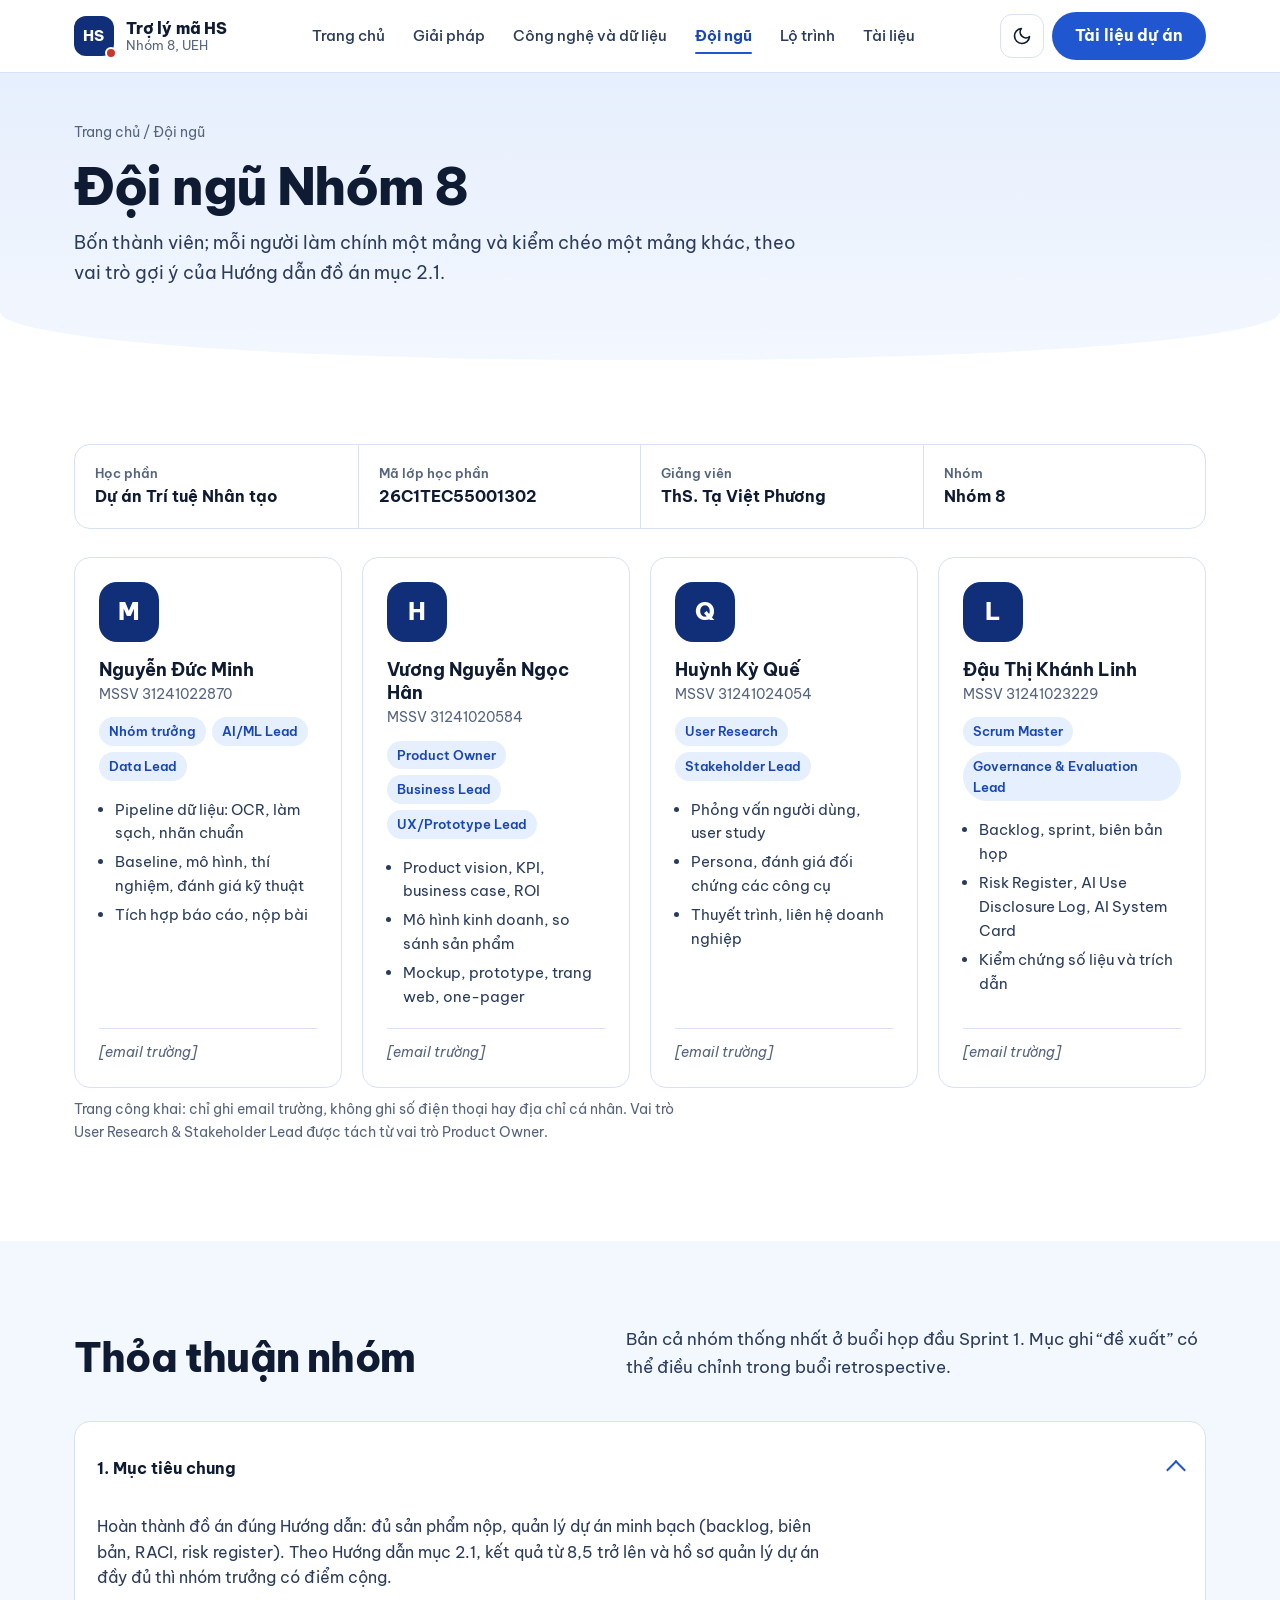
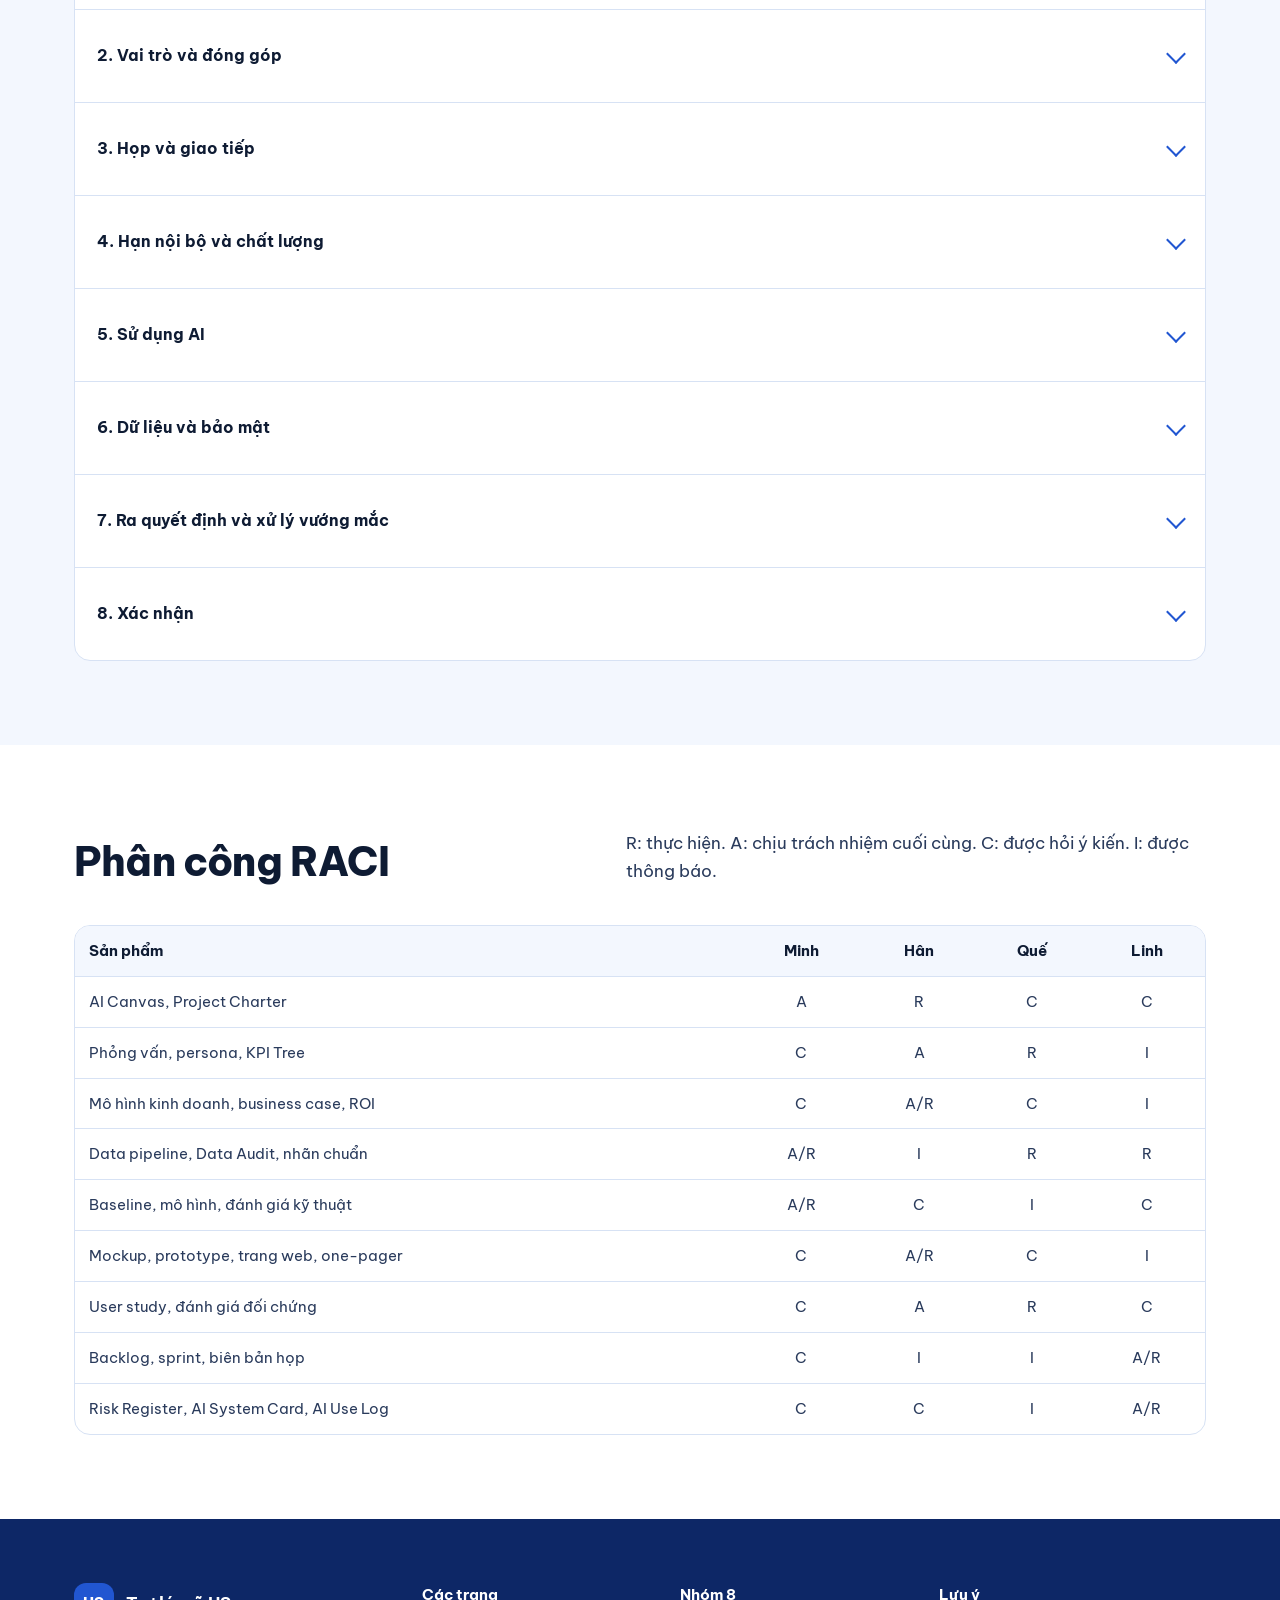
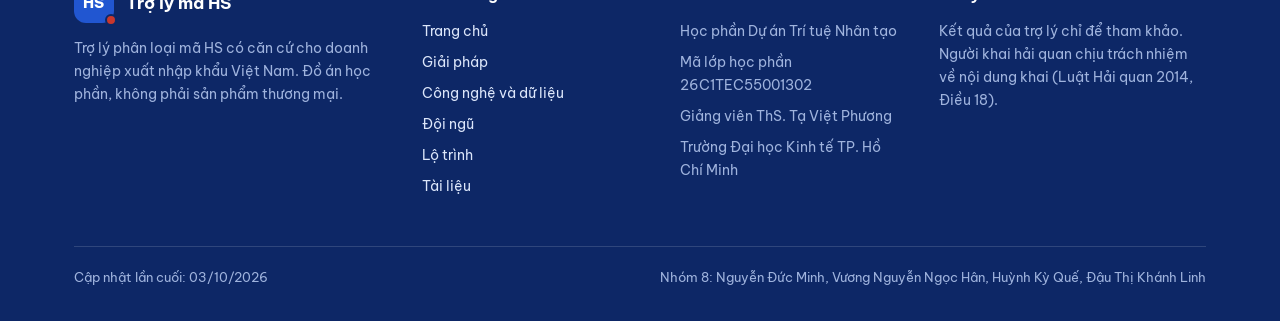
==== docs/doi-ngu.html @ 50528af8 "Update GitHub Pages website" ====
<!doctype html>
<html lang="vi">
<head>
<meta charset="utf-8">
<meta name="viewport" content="width=device-width, initial-scale=1, viewport-fit=cover">
<title>Đội ngũ Nhóm 8 – Trợ lý mã HS</title>
<meta name="description" content="Trợ lý phân loại mã HS có căn cứ cho doanh nghiệp xuất nhập khẩu Việt Nam. Đồ án học phần Dự án Trí tuệ Nhân tạo, Nhóm 8, UEH.">
<link rel="icon" href="data:image/svg+xml,%3Csvg xmlns='http://www.w3.org/2000/svg' viewBox='0 0 64 64'%3E%3Crect width='64' height='64' rx='16' fill='%23102F78'/%3E%3Ctext x='32' y='42' font-size='26' text-anchor='middle' fill='white' font-family='Arial' font-weight='700'%3EHS%3C/text%3E%3C/svg%3E">
<link rel="preconnect" href="https://fonts.googleapis.com">
<link rel="preconnect" href="https://fonts.gstatic.com" crossorigin>
<link href="https://fonts.googleapis.com/css2?family=Be+Vietnam+Pro:wght@400;500;600;700;800&display=swap" rel="stylesheet">
<link rel="stylesheet" href="assets/style.css">
</head>
<body>
<a class="skip" href="#noi-dung">Bỏ qua thanh điều hướng</a>
<header class="site-header"><div class="container nav-row">
 <a class="brand" href="index.html" aria-label="Trợ lý mã HS, về trang chủ"><span class="brand-mark" aria-hidden="true">HS</span><span class="brand-text"><b>Trợ lý mã HS</b><span>Nhóm 8, UEH</span></span></a>
 <nav class="main-nav" id="main-nav" aria-label="Các trang"><ul><li><a href="index.html" data-route="home">Trang chủ</a></li><li><a href="giai-phap.html" data-route="giai-phap">Giải pháp</a></li><li><a href="cong-nghe.html" data-route="cong-nghe">Công nghệ và dữ liệu</a></li><li><a href="doi-ngu.html" data-route="doi-ngu" aria-current=page>Đội ngũ</a></li><li><a href="lo-trinh.html" data-route="lo-trinh">Lộ trình</a></li><li><a href="tai-lieu.html" data-route="tai-lieu">Tài liệu</a></li></ul></nav>
 <div class="header-actions">
  <button class="icon-btn" id="theme-btn" type="button" aria-label="Đổi giao diện sáng hoặc tối"><svg width="20" height="20" viewBox="0 0 24 24" fill="none" stroke="currentColor" stroke-width="2" stroke-linecap="round" stroke-linejoin="round" aria-hidden="true"><path d="M21 12.8A9 9 0 1 1 11.2 3a7 7 0 0 0 9.8 9.8z"/></svg></button>
  <a class="btn btn-primary" href="tai-lieu.html">Tài liệu dự án</a>
  <button class="icon-btn menu-btn" id="menu-btn" type="button" aria-label="Mở menu" aria-expanded="false" aria-controls="main-nav"><svg width="22" height="22" viewBox="0 0 24 24" fill="none" stroke="currentColor" stroke-width="2" stroke-linecap="round" aria-hidden="true"><path d="M4 7h16M4 12h16M4 17h16"/></svg></button>
 </div>
</div></header>
<main id="noi-dung"><section class="page-hero"><div class="container">
<nav class="crumbs" aria-label="Vị trí trang"><a href="index.html">Trang chủ</a> / <span aria-current="page">Đội ngũ</span></nav>
<h1>Đội ngũ Nhóm 8</h1><p>Bốn thành viên; mỗi người làm chính một mảng và kiểm chéo một mảng khác, theo vai trò gợi ý của Hướng dẫn đồ án mục 2.1.</p></div></section>
<section class="section"><div class="container">
 <div class="course"><div><small>Học phần</small><b>Dự án Trí tuệ Nhân tạo</b></div><div><small>Mã lớp học phần</small><b>26C1TEC55001302</b></div><div><small>Giảng viên</small><b>ThS. Tạ Việt Phương</b></div><div><small>Nhóm</small><b>Nhóm 8</b></div></div>
 <div class="team"><article class="member"><div class="avatar" aria-hidden="true">M</div><h3>Nguyễn Đức Minh</h3><div class="id">MSSV 31241022870</div>
<div class="roles"><span>Nhóm trưởng</span><span>AI/ML Lead</span><span>Data Lead</span></div><ul><li>Pipeline dữ liệu: OCR, làm sạch, nhãn chuẩn</li><li>Baseline, mô hình, thí nghiệm, đánh giá kỹ thuật</li><li>Tích hợp báo cáo, nộp bài</li></ul>
<div class="contact"><span class="ph">[email trường]</span></div></article><article class="member"><div class="avatar" aria-hidden="true">H</div><h3>Vương Nguyễn Ngọc Hân</h3><div class="id">MSSV 31241020584</div>
<div class="roles"><span>Product Owner</span><span>Business Lead</span><span>UX/Prototype Lead</span></div><ul><li>Product vision, KPI, business case, ROI</li><li>Mô hình kinh doanh, so sánh sản phẩm</li><li>Mockup, prototype, trang web, one-pager</li></ul>
<div class="contact"><span class="ph">[email trường]</span></div></article><article class="member"><div class="avatar" aria-hidden="true">Q</div><h3>Huỳnh Kỳ Quế</h3><div class="id">MSSV 31241024054</div>
<div class="roles"><span>User Research</span><span>Stakeholder Lead</span></div><ul><li>Phỏng vấn người dùng, user study</li><li>Persona, đánh giá đối chứng các công cụ</li><li>Thuyết trình, liên hệ doanh nghiệp</li></ul>
<div class="contact"><span class="ph">[email trường]</span></div></article><article class="member"><div class="avatar" aria-hidden="true">L</div><h3>Đậu Thị Khánh Linh</h3><div class="id">MSSV 31241023229</div>
<div class="roles"><span>Scrum Master</span><span>Governance & Evaluation Lead</span></div><ul><li>Backlog, sprint, biên bản họp</li><li>Risk Register, AI Use Disclosure Log, AI System Card</li><li>Kiểm chứng số liệu và trích dẫn</li></ul>
<div class="contact"><span class="ph">[email trường]</span></div></article></div>
 <p class="table-note">Trang công khai: chỉ ghi email trường, không ghi số điện thoại hay địa chỉ cá nhân. Vai trò User Research & Stakeholder Lead được tách từ vai trò Product Owner.</p>
</div></section>

<section class="section tint"><div class="container">
 <div class="sec-head"><h2>Thỏa thuận nhóm</h2><p>Bản cả nhóm thống nhất ở buổi họp đầu Sprint 1. Mục ghi “đề xuất” có thể điều chỉnh trong buổi retrospective.</p></div>
 <div class="acc"><details open><summary>1. Mục tiêu chung</summary><div class="acc-body"><p>Hoàn thành đồ án đúng Hướng dẫn: đủ sản phẩm nộp, quản lý dự án minh bạch (backlog, biên bản, RACI, risk register). Theo Hướng dẫn mục 2.1, kết quả từ 8,5 trở lên và hồ sơ quản lý dự án đầy đủ thì nhóm trưởng có điểm cộng.</p></div></details><details><summary>2. Vai trò và đóng góp</summary><div class="acc-body"><p>Mỗi phần có một người làm chính và một người kiểm chéo; không chia mỗi người một chương (Hướng dẫn mục 2.1). Cuối mỗi sprint tự đánh giá và đánh giá chéo mức đóng góp.</p></div></details><details><summary>3. Họp và giao tiếp</summary><div class="acc-body"><p>Họp định kỳ: [thứ, giờ, hình thức]. Mỗi sprint có planning, review và retrospective (Hướng dẫn mục 4.2). Biên bản đăng trong 24 giờ. Kênh chính: [Zalo/Messenger/Teams]; phản hồi tin nhắn công việc trong 24 giờ (đề xuất).</p></div></details><details><summary>4. Hạn nội bộ và chất lượng</summary><div class="acc-body"><p>Nộp phần việc trước hạn chung 2 ngày để kiểm chéo (đề xuất). Mọi số liệu có nguồn; giả định ghi rõ là giả định.</p></div></details><details><summary>5. Sử dụng AI</summary><div class="acc-body"><p>Được dùng công cụ AI nhưng phải ghi vào AI Use Disclosure Log: công cụ, mục đích, prompt chính, kết quả, cách kiểm chứng, phần đã chỉnh sửa (Hướng dẫn mục 9.2). Không dùng AI tạo toàn bộ báo cáo mà không kiểm chứng.</p></div></details><details><summary>6. Dữ liệu và bảo mật</summary><div class="acc-body"><p>Không đưa PDF gốc có tên doanh nghiệp, mã số thuế, chữ ký lên repository công khai; chỉ dùng phần đã ẩn danh. Thông tin phỏng vấn chỉ dùng cho đồ án và có phiếu đồng ý.</p></div></details><details><summary>7. Ra quyết định và xử lý vướng mắc</summary><div class="acc-body"><p>Ưu tiên đồng thuận; không đạt thì biểu quyết đa số; khi hòa, nhóm trưởng quyết định và ghi lý do vào biên bản. Trễ việc hoặc vắng họp không báo: nhắc nhở, trao đổi trong họp, ghi vào đánh giá đóng góp, báo giảng viên nếu lặp lại (đề xuất).</p></div></details><details><summary>8. Xác nhận</summary><div class="acc-body"><div class="table-wrap "><table><thead><tr><th>Thành viên</th><th>MSSV</th><th>Vai trò</th><th>Xác nhận</th><th>Ngày</th></tr></thead><tbody><tr><td>Nguyễn Đức Minh</td><td>31241022870</td><td>Nhóm trưởng; AI/ML Lead; Data Lead</td><td><span class="ph">[ký hoặc xác nhận online]</span></td><td><span class="ph">[ngày]</span></td></tr><tr><td>Vương Nguyễn Ngọc Hân</td><td>31241020584</td><td>Product Owner; Business Lead; UX/Prototype Lead</td><td><span class="ph">[ký hoặc xác nhận online]</span></td><td><span class="ph">[ngày]</span></td></tr><tr><td>Huỳnh Kỳ Quế</td><td>31241024054</td><td>User Research & Stakeholder Lead</td><td><span class="ph">[ký hoặc xác nhận online]</span></td><td><span class="ph">[ngày]</span></td></tr><tr><td>Đậu Thị Khánh Linh</td><td>31241023229</td><td>Scrum Master; Governance & Evaluation Lead</td><td><span class="ph">[ký hoặc xác nhận online]</span></td><td><span class="ph">[ngày]</span></td></tr></tbody></table></div></div></details></div>
</div></section>

<section class="section"><div class="container">
 <div class="sec-head"><h2>Phân công RACI</h2><p>R: thực hiện. A: chịu trách nhiệm cuối cùng. C: được hỏi ý kiến. I: được thông báo.</p></div>
 <div class="table-wrap "><table><thead><tr><th>Sản phẩm</th><th class=c>Minh</th><th class=c>Hân</th><th class=c>Quế</th><th class=c>Linh</th></tr></thead><tbody><tr><td>AI Canvas, Project Charter</td><td class=c>A</td><td class=c>R</td><td class=c>C</td><td class=c>C</td></tr><tr><td>Phỏng vấn, persona, KPI Tree</td><td class=c>C</td><td class=c>A</td><td class=c>R</td><td class=c>I</td></tr><tr><td>Mô hình kinh doanh, business case, ROI</td><td class=c>C</td><td class=c>A/R</td><td class=c>C</td><td class=c>I</td></tr><tr><td>Data pipeline, Data Audit, nhãn chuẩn</td><td class=c>A/R</td><td class=c>I</td><td class=c>R</td><td class=c>R</td></tr><tr><td>Baseline, mô hình, đánh giá kỹ thuật</td><td class=c>A/R</td><td class=c>C</td><td class=c>I</td><td class=c>C</td></tr><tr><td>Mockup, prototype, trang web, one-pager</td><td class=c>C</td><td class=c>A/R</td><td class=c>C</td><td class=c>I</td></tr><tr><td>User study, đánh giá đối chứng</td><td class=c>C</td><td class=c>A</td><td class=c>R</td><td class=c>C</td></tr><tr><td>Backlog, sprint, biên bản họp</td><td class=c>C</td><td class=c>I</td><td class=c>I</td><td class=c>A/R</td></tr><tr><td>Risk Register, AI System Card, AI Use Log</td><td class=c>C</td><td class=c>C</td><td class=c>I</td><td class=c>A/R</td></tr></tbody></table></div>
</div></section></main>
<footer class="site-footer"><div class="container">
 <div class="footer-grid">
  <div><div class="footer-brand"><span class="brand-mark" aria-hidden="true">HS</span><b>Trợ lý mã HS</b></div><p>Trợ lý phân loại mã HS có căn cứ cho doanh nghiệp xuất nhập khẩu Việt Nam. Đồ án học phần, không phải sản phẩm thương mại.</p></div>
  <div><h2>Các trang</h2><ul><li><a href="index.html">Trang chủ</a></li><li><a href="giai-phap.html">Giải pháp</a></li><li><a href="cong-nghe.html">Công nghệ và dữ liệu</a></li><li><a href="doi-ngu.html">Đội ngũ</a></li><li><a href="lo-trinh.html">Lộ trình</a></li><li><a href="tai-lieu.html">Tài liệu</a></li></ul></div>
  <div><h2>Nhóm 8</h2><ul><li>Học phần Dự án Trí tuệ Nhân tạo</li><li>Mã lớp học phần 26C1TEC55001302</li><li>Giảng viên ThS. Tạ Việt Phương</li><li>Trường Đại học Kinh tế TP. Hồ Chí Minh</li></ul></div>
  <div><h2>Lưu ý</h2><p>Kết quả của trợ lý chỉ để tham khảo. Người khai hải quan chịu trách nhiệm về nội dung khai (Luật Hải quan 2014, Điều 18).</p></div>
 </div>
 <div class="footer-bottom"><span>Cập nhật lần cuối: 03/10/2026</span><span>Nhóm 8: Nguyễn Đức Minh, Vương Nguyễn Ngọc Hân, Huỳnh Kỳ Quế, Đậu Thị Khánh Linh</span></div>
</div></footer>
<script src="assets/app.js"></script>
</body>
</html>
---- docs/assets/style.css ----
/* ===== Design tokens ===== */
:root{
  --bg:#FFFFFF; --tint:#F3F7FE; --tint-2:#E6EFFD; --line:#D7E2F4; --line-strong:#B9CCEB;
  --ink:#0E1B33; --ink-2:#2A3B5C; --muted:#56647E;
  --blue:#2156D1; --blue-strong:#1846B3; --blue-deep:#102F78; --blue-soft:#9DBAF0;
  --on-blue:#FFFFFF; --seal:#C8372D;
  --ok:#1C7351; --ok-bg:#E1F2E9; --wip:#865700; --wip-bg:#FCEFD3; --todo:#4F5D75; --todo-bg:#EAEFF6;
  --shadow:0 24px 48px -28px rgba(16,47,120,.45); --shadow-sm:0 10px 24px -18px rgba(16,47,120,.45);
  --focus:#1846B3; --footer:#0D2766; --footer-ink:#DCE6FA; --footer-muted:#9FB3DD;
  --r-xl:24px; --r-lg:16px; --r-md:12px; --r-sm:8px;
  box-sizing:border-box;
  padding-top:env(safe-area-inset-top,0px);
  padding-bottom:env(safe-area-inset-bottom,0px);
}
@media (prefers-color-scheme: dark){
  :root:not([data-theme="light"]){
    --bg:#0A1430; --tint:#0E1B3E; --tint-2:#13244E; --line:#22365F; --line-strong:#2E4775;
    --ink:#E8EEFA; --ink-2:#C9D5EC; --muted:#A1B2D0;
    --blue:#7FA7FF; --blue-strong:#A3C0FF; --blue-deep:#CFDDFF; --blue-soft:#3B5DA8;
    --on-blue:#0A1430; --seal:#F07A6E;
    --ok:#7FD2AE; --ok-bg:#123A2C; --wip:#F0C46A; --wip-bg:#3A2D10; --todo:#B8C4D8; --todo-bg:#1C2B4D;
    --shadow:0 24px 48px -28px rgba(0,0,0,.7); --shadow-sm:0 10px 24px -18px rgba(0,0,0,.7);
    --focus:#A3C0FF; --footer:#060E24; --footer-ink:#DCE6FA; --footer-muted:#8EA2C9;
  }
}
:root[data-theme="dark"]{
  --bg:#0A1430; --tint:#0E1B3E; --tint-2:#13244E; --line:#22365F; --line-strong:#2E4775;
  --ink:#E8EEFA; --ink-2:#C9D5EC; --muted:#A1B2D0;
  --blue:#7FA7FF; --blue-strong:#A3C0FF; --blue-deep:#CFDDFF; --blue-soft:#3B5DA8;
  --on-blue:#0A1430; --seal:#F07A6E;
  --ok:#7FD2AE; --ok-bg:#123A2C; --wip:#F0C46A; --wip-bg:#3A2D10; --todo:#B8C4D8; --todo-bg:#1C2B4D;
  --shadow:0 24px 48px -28px rgba(0,0,0,.7); --shadow-sm:0 10px 24px -18px rgba(0,0,0,.7);
  --focus:#A3C0FF; --footer:#060E24; --footer-ink:#DCE6FA; --footer-muted:#8EA2C9;
}
*,*::before,*::after{box-sizing:inherit}
html{scroll-behavior:smooth;scroll-padding-top:calc(env(safe-area-inset-top,0px) + 88px);-webkit-text-size-adjust:100%}
body{margin:0;background:var(--bg);color:var(--ink);font-family:'Be Vietnam Pro',system-ui,-apple-system,'Segoe UI',Roboto,sans-serif;font-size:16px;line-height:1.65;-webkit-font-smoothing:antialiased}
img{max-width:100%;height:auto;display:block}
figure{margin:0}
a{color:var(--blue-strong);text-underline-offset:3px;text-decoration-thickness:1px}
a:hover{color:var(--blue)}
:focus-visible{outline:3px solid var(--focus);outline-offset:3px;border-radius:4px}
p{margin:0 0 14px;max-width:68ch}
h1,h2,h3,h4{color:var(--ink);margin:0}
.container{max-width:1180px;margin:0 auto;padding:0 24px}
.skip{position:absolute;left:-9999px;top:8px}
.skip:focus{left:12px;z-index:50;background:var(--bg);padding:10px 14px;border-radius:8px}
.sr-only{position:absolute;width:1px;height:1px;overflow:hidden;clip:rect(0 0 0 0);white-space:nowrap}

/* ===== Header ===== */
.site-header{position:sticky;top:0;z-index:30;background:color-mix(in srgb,var(--bg) 92%,transparent);backdrop-filter:saturate(1.4) blur(10px);-webkit-backdrop-filter:saturate(1.4) blur(10px);border-bottom:1px solid var(--line);padding-top:env(safe-area-inset-top,0px)}
.nav-row{display:flex;align-items:center;gap:20px;min-height:72px}
.brand{display:flex;align-items:center;gap:12px;text-decoration:none;color:var(--ink);flex:none}
.brand-mark{width:40px;height:40px;border-radius:12px;background:var(--blue-deep);color:#fff;display:grid;place-items:center;font-weight:800;font-size:15px;letter-spacing:.02em;position:relative}
:root[data-theme="dark"] .brand-mark{background:#2156D1}
@media (prefers-color-scheme: dark){:root:not([data-theme="light"]) .brand-mark{background:#2156D1}}
.brand-mark::after{content:"";position:absolute;right:-3px;bottom:-3px;width:12px;height:12px;border-radius:50%;background:var(--seal);border:2px solid var(--bg)}
.brand-text{display:flex;flex-direction:column;line-height:1.2}
.brand-text b{font-size:16px;font-weight:800;letter-spacing:-.01em}
.brand-text span{font-size:12.5px;color:var(--muted)}
.main-nav{flex:1;display:flex;justify-content:center}
.main-nav ul{list-style:none;margin:0;padding:0;display:flex;gap:4px}
.main-nav a{display:block;padding:10px 12px;border-radius:10px;color:var(--ink-2);text-decoration:none;font-weight:500;font-size:15px;position:relative;white-space:nowrap}
.main-nav a:hover{background:var(--tint);color:var(--ink)}
.main-nav a[aria-current="page"]{color:var(--blue-strong);font-weight:700}
.main-nav a[aria-current="page"]::after{content:"";position:absolute;left:12px;right:12px;bottom:4px;height:2px;border-radius:2px;background:var(--blue)}
.header-actions{display:flex;align-items:center;gap:8px;flex:none}
.icon-btn{width:44px;height:44px;border-radius:12px;border:1px solid var(--line);background:var(--bg);color:var(--ink);display:grid;place-items:center;cursor:pointer}
.icon-btn:hover{background:var(--tint)}
.menu-btn{display:none}

/* ===== Buttons ===== */
.btn{display:inline-flex;align-items:center;justify-content:center;gap:8px;min-height:48px;padding:0 22px;border-radius:999px;font-weight:700;font-size:15.5px;text-decoration:none;border:1.5px solid transparent;cursor:pointer;transition:background-color .15s ease,color .15s ease,border-color .15s ease}
.btn-primary{background:var(--blue);color:var(--on-blue)}
.btn-primary:hover{background:var(--blue-strong);color:var(--on-blue)}
.btn-outline{border-color:var(--line-strong);color:var(--ink);background:var(--bg)}
.btn-outline:hover{border-color:var(--blue);color:var(--blue-strong)}
.btn-light{background:#fff;color:#102F78}
.btn-light:hover{background:#E6EFFD;color:#102F78}
.btn-ghost-light{border-color:rgba(255,255,255,.55);color:#fff}
.btn-ghost-light:hover{background:rgba(255,255,255,.1);color:#fff}

/* ===== Hero ===== */
.hero{background:linear-gradient(180deg,var(--tint-2) 0%,var(--tint) 100%);padding:64px 0 96px;border-bottom-left-radius:48% 64px;border-bottom-right-radius:48% 64px}
.hero-grid{display:grid;grid-template-columns:1.05fr .95fr;gap:56px;align-items:center}
.pill{display:inline-flex;align-items:center;gap:8px;background:var(--bg);border:1px solid var(--line);color:var(--ink-2);font-size:13.5px;font-weight:600;padding:6px 14px;border-radius:999px;margin-bottom:22px}
.pill i{width:8px;height:8px;border-radius:50%;background:var(--ok);display:inline-block}
.hero h1{font-size:clamp(38px,5.2vw,62px);font-weight:800;line-height:1.04;letter-spacing:-.03em;margin-bottom:20px;max-width:15ch}
.hero .lede{font-size:19px;line-height:1.6;color:var(--ink-2);max-width:56ch;margin-bottom:28px}
.cta-row{display:flex;flex-wrap:wrap;gap:12px;margin-bottom:24px}
.hero-meta{font-size:14px;color:var(--muted);max-width:60ch;margin:0}

/* Notice card: signature element */
.notice{background:var(--bg);border:1px solid var(--line);border-radius:var(--r-xl);box-shadow:var(--shadow);padding:26px 26px 22px;position:relative}
.notice-head{display:flex;justify-content:space-between;gap:12px;font-size:13px;color:var(--muted);padding-bottom:14px;border-bottom:1px solid var(--line);margin-bottom:6px}
.notice-head b{color:var(--ink-2);font-weight:700}
.notice-row{padding:11px 0;border-bottom:1px dashed var(--line);font-size:14.5px;color:var(--ink-2)}
.notice-row small{display:block;font-size:12.5px;color:var(--muted);font-weight:600;margin-bottom:2px}
.notice-code{display:flex;align-items:center;justify-content:space-between;gap:16px;margin:6px 0 12px}
.notice-code strong{font-size:clamp(34px,4vw,46px);font-weight:800;letter-spacing:-.02em;color:var(--blue-deep);font-variant-numeric:tabular-nums}
:root[data-theme="dark"] .notice-code strong{color:var(--blue-strong)}
@media (prefers-color-scheme: dark){:root:not([data-theme="light"]) .notice-code strong{color:var(--blue-strong)}}
.seal{width:66px;height:66px;border-radius:50%;border:2.5px solid var(--seal);color:var(--seal);display:grid;place-items:center;text-align:center;font-size:10.5px;font-weight:800;line-height:1.15;transform:rotate(-12deg);flex:none;opacity:.88}
.ladder{display:grid;gap:6px}
.ladder div{border-radius:10px;padding:8px 12px;font-size:13px;line-height:1.35;background:var(--tint);color:var(--ink-2)}
.ladder b{display:block;color:var(--ink);font-size:13.5px}
.ladder .l2{margin-left:18px}.ladder .l3{margin-left:36px}
.ladder .l4{margin-left:54px;background:var(--blue);color:var(--on-blue)}
.ladder .l4 b{color:var(--on-blue)}
.notice-cap{font-size:12.5px;color:var(--muted);margin:14px 0 0}

/* ===== Page hero (inner pages) ===== */
.page-hero{background:linear-gradient(180deg,var(--tint-2),var(--tint));padding:48px 0 72px;border-bottom-left-radius:48% 48px;border-bottom-right-radius:48% 48px}
.crumbs{font-size:14px;color:var(--muted);margin-bottom:14px}
.crumbs a{color:var(--muted);text-decoration:none}.crumbs a:hover{color:var(--blue-strong);text-decoration:underline}
.page-hero h1{font-size:clamp(34px,4.4vw,52px);font-weight:800;letter-spacing:-.025em;line-height:1.08;margin-bottom:14px;max-width:20ch}
.page-hero p{font-size:18px;color:var(--ink-2);max-width:62ch;margin:0}

/* ===== Sections ===== */
.section{padding:84px 0}
.section.tint{background:var(--tint)}
.section.tight{padding-top:56px}
.sec-head{display:grid;grid-template-columns:minmax(0,1fr) minmax(0,1.15fr);gap:48px;align-items:end;margin-bottom:40px}
.sec-head h2{font-size:clamp(28px,3.3vw,40px);font-weight:800;letter-spacing:-.02em;line-height:1.12}
.sec-head p{margin:0;color:var(--ink-2);font-size:17px}
.sec-head.stack{grid-template-columns:1fr;gap:12px}
h3.sub{font-size:21px;font-weight:700;margin:44px 0 16px;letter-spacing:-.01em}

/* facts */
.facts{display:grid;grid-template-columns:repeat(3,1fr);gap:20px}
.fact{background:var(--bg);border:1px solid var(--line);border-radius:var(--r-lg);padding:26px}
.section.tint .fact{background:var(--bg)}
.fact .ico{width:46px;height:46px;border-radius:14px;background:var(--tint-2);display:grid;place-items:center;margin-bottom:16px;color:var(--blue-strong)}
.fact h3{font-size:18.5px;font-weight:700;margin-bottom:8px;line-height:1.3}
.fact p{font-size:15.5px;color:var(--ink-2);margin-bottom:12px}
.src{font-size:13px;color:var(--muted)}

/* evidence numbers */
.evidence{display:grid;grid-template-columns:repeat(3,1fr);border:1px solid var(--line);border-radius:var(--r-xl);background:var(--bg);overflow:hidden;margin-top:28px}
.evidence > div{padding:28px 28px 24px}
.evidence > div + div{border-left:1px solid var(--line)}
.evidence .num{font-size:clamp(36px,4vw,48px);font-weight:800;color:var(--blue-strong);letter-spacing:-.02em;line-height:1;font-variant-numeric:tabular-nums}
.evidence .lbl{font-size:15px;color:var(--ink-2);margin:10px 0 8px;max-width:34ch}

/* pillars */
.pillars{display:grid;grid-template-columns:repeat(3,1fr);gap:0;border-top:1px solid var(--line)}
.pillar{padding:28px 28px 8px 0}
.pillar+.pillar{padding-left:28px;border-left:1px solid var(--line)}
.pillar .ico{color:var(--blue);margin-bottom:14px}
.pillar h3{font-size:20px;font-weight:700;margin-bottom:8px}
.pillar p{color:var(--ink-2);font-size:15.5px}

/* preview */
.preview{display:grid;grid-template-columns:.85fr 1.15fr;gap:48px;align-items:center}
.window{background:var(--bg);border:1px solid var(--line);border-radius:var(--r-lg);box-shadow:var(--shadow);overflow:hidden}
.window-bar{display:flex;gap:6px;padding:10px 14px;border-bottom:1px solid var(--line);background:var(--tint)}
.window-bar span{width:10px;height:10px;border-radius:50%;background:var(--line-strong)}
.window img{width:100%;background:#fff}
.caption{font-size:13px;color:var(--muted);margin-top:10px}
.checklist{list-style:none;padding:0;margin:0 0 24px}
.checklist li{position:relative;padding-left:30px;margin:10px 0;color:var(--ink-2)}
.checklist li::before{content:"";position:absolute;left:0;top:6px;width:18px;height:18px;border-radius:50%;background:var(--tint-2);box-shadow:inset 0 0 0 5px var(--tint-2),inset 0 0 0 9px var(--blue)}

/* personas */
.personas{display:grid;grid-template-columns:repeat(3,1fr);gap:20px}
.persona{border:1px solid var(--line);border-radius:var(--r-lg);padding:24px;background:var(--bg)}
.persona .tag{display:inline-block;font-size:12.5px;font-weight:700;color:var(--blue-strong);background:var(--tint-2);padding:4px 10px;border-radius:999px;margin-bottom:12px}
.persona h3{font-size:18px;font-weight:700;margin-bottom:10px}
.persona dl{margin:0;font-size:14.5px}
.persona dt{font-weight:700;color:var(--ink);margin-top:10px}
.persona dd{margin:2px 0 0;color:var(--ink-2)}

/* data strip */
.strip{display:grid;grid-template-columns:repeat(4,1fr);gap:0;border-radius:var(--r-xl);background:var(--blue-deep);color:#fff;overflow:hidden}
:root[data-theme="dark"] .strip{background:#13244E}
@media (prefers-color-scheme: dark){:root:not([data-theme="light"]) .strip{background:#13244E}}
.strip div{padding:28px}
.strip div+div{border-left:1px solid rgba(255,255,255,.14)}
.strip b{display:block;font-size:30px;font-weight:800;letter-spacing:-.02em;font-variant-numeric:tabular-nums}
.strip span{font-size:14px;color:#C9D7F6}

/* CTA band */
.cta-band{background:var(--blue-deep);color:#fff;border-radius:var(--r-xl);padding:48px;display:grid;grid-template-columns:1.3fr auto;gap:32px;align-items:center}
:root[data-theme="dark"] .cta-band{background:#13244E}
@media (prefers-color-scheme: dark){:root:not([data-theme="light"]) .cta-band{background:#13244E}}
.cta-band h2{color:#fff;font-size:clamp(24px,2.8vw,34px);font-weight:800;letter-spacing:-.02em;margin-bottom:8px}
.cta-band p{color:#C9D7F6;margin:0}
.cta-band .cta-row{margin:0}

/* steps */
.steps{list-style:none;counter-reset:s;margin:0;padding:0;display:grid;gap:14px}
.steps li{counter-increment:s;display:grid;grid-template-columns:56px 1fr auto;gap:18px;align-items:start;background:var(--bg);border:1px solid var(--line);border-radius:var(--r-lg);padding:20px 22px}
.steps li::before{content:counter(s);width:44px;height:44px;border-radius:50%;display:grid;place-items:center;background:var(--tint-2);color:var(--blue-strong);font-weight:800;font-size:18px}
.steps h3{font-size:17.5px;font-weight:700;margin-bottom:4px}
.steps p{margin:0;color:var(--ink-2);font-size:15.5px}
.badge{display:inline-flex;align-items:center;gap:6px;font-size:12.5px;font-weight:700;padding:4px 10px;border-radius:999px;white-space:nowrap}
.badge::before{content:"";width:7px;height:7px;border-radius:50%;background:currentColor}
.badge.done{background:var(--ok-bg);color:var(--ok)}.badge.wip{background:var(--wip-bg);color:var(--wip)}.badge.todo{background:var(--todo-bg);color:var(--todo)}
.note-box{margin-top:20px;border:1px solid var(--line);border-left:0;background:var(--tint);border-radius:var(--r-md);padding:16px 20px;font-size:15px;color:var(--ink-2)}

/* two-col */
.split{display:grid;grid-template-columns:1fr 1fr;gap:40px;align-items:start}
.panel{background:var(--bg);border:1px solid var(--line);border-radius:var(--r-lg);padding:26px}
.panel h3{font-size:19px;font-weight:700;margin-bottom:12px}
.panel ol,.panel ul{margin:0;padding-left:1.2em;color:var(--ink-2)}
.panel li{margin:7px 0}

/* fields grid */
.fields{display:grid;grid-template-columns:repeat(2,1fr);gap:0;border:1px solid var(--line);border-radius:var(--r-lg);overflow:hidden;background:var(--bg)}
.fields div{display:grid;grid-template-columns:44px 1fr;gap:10px;padding:14px 18px;border-bottom:1px solid var(--line);font-size:15px;color:var(--ink-2)}
.fields div:nth-child(odd){border-right:1px solid var(--line)}
.fields b{color:var(--blue-strong);font-variant-numeric:tabular-nums}

/* tables */
.table-wrap{overflow-x:auto;border:1px solid var(--line);border-radius:var(--r-lg);background:var(--bg)}
table{border-collapse:collapse;width:100%;min-width:720px;font-size:14.5px}
th{text-align:left;font-weight:700;color:var(--ink);background:var(--tint);padding:13px 14px;border-bottom:1px solid var(--line);white-space:nowrap}
td{padding:13px 14px;border-bottom:1px solid var(--line);vertical-align:top;color:var(--ink-2)}
tr:last-child td{border-bottom:0}
td.c,th.c{text-align:center}
.ph{color:var(--muted);font-style:italic}
.table-note{font-size:13.5px;color:var(--muted);margin-top:10px}

/* accordion */
.acc{border:1px solid var(--line);border-radius:var(--r-lg);background:var(--bg);overflow:hidden}
.acc details+details{border-top:1px solid var(--line)}
.acc summary{list-style:none;cursor:pointer;display:flex;justify-content:space-between;align-items:center;gap:16px;padding:18px 22px;font-weight:700;font-size:16px;min-height:56px}
.acc summary::-webkit-details-marker{display:none}
.acc summary::after{content:"";width:12px;height:12px;flex:none;border-right:2px solid var(--blue);border-bottom:2px solid var(--blue);transform:rotate(45deg);transition:transform .2s ease;margin-top:-4px}
.acc details[open] summary::after{transform:rotate(-135deg);margin-top:4px}
.acc .acc-body{padding:0 22px 18px;color:var(--ink-2);font-size:15.5px}
.acc .acc-body p:last-child{margin-bottom:0}

/* team */
.course{display:grid;grid-template-columns:repeat(4,1fr);border:1px solid var(--line);border-radius:var(--r-lg);background:var(--bg);overflow:hidden;margin-bottom:28px}
.course div{padding:18px 20px}.course div+div{border-left:1px solid var(--line)}
.course small{display:block;font-size:12.5px;color:var(--muted);font-weight:600}
.course b{font-size:16px}
.team{display:grid;grid-template-columns:repeat(4,1fr);gap:20px}
.member{background:var(--bg);border:1px solid var(--line);border-radius:var(--r-lg);padding:24px;display:flex;flex-direction:column}
.avatar{width:60px;height:60px;border-radius:18px;background:var(--blue-deep);color:#fff;display:grid;place-items:center;font-size:24px;font-weight:800;margin-bottom:16px}
:root[data-theme="dark"] .avatar{background:#2156D1}
@media (prefers-color-scheme: dark){:root:not([data-theme="light"]) .avatar{background:#2156D1}}
.member h3{font-size:18px;font-weight:700;line-height:1.3}
.member .id{font-size:13.5px;color:var(--muted);margin:2px 0 12px;font-variant-numeric:tabular-nums}
.roles{display:flex;flex-wrap:wrap;gap:6px;margin-bottom:12px}
.roles span{font-size:12.5px;font-weight:600;color:var(--blue-strong);background:var(--tint-2);padding:4px 10px;border-radius:999px}
.member ul{margin:0 0 14px;padding-left:1.1em;font-size:14.5px;color:var(--ink-2)}
.member li{margin:5px 0}
.member .contact{margin-top:auto;font-size:13.5px;color:var(--muted);padding-top:12px;border-top:1px solid var(--line)}

/* timeline */
.timeline{list-style:none;margin:0;padding:0;display:grid;grid-template-columns:repeat(5,1fr);gap:16px;position:relative}
.timeline::before{content:"";position:absolute;left:0;right:0;top:21px;height:2px;background:var(--line-strong)}
.timeline li{position:relative;padding-top:52px}
.timeline li::before{content:"";position:absolute;top:12px;left:0;width:20px;height:20px;border-radius:50%;background:var(--bg);border:3px solid var(--blue-soft)}
.timeline li.done::before{background:var(--blue);border-color:var(--blue)}
.timeline li.now::before{background:var(--bg);border-color:var(--blue);box-shadow:0 0 0 6px var(--tint-2)}
.timeline .w{font-size:13.5px;font-weight:700;color:var(--muted)}
.timeline h3{font-size:18px;font-weight:800;margin:4px 0}
.timeline .g{font-size:13.5px;font-weight:700;color:var(--blue-strong)}
.timeline p{font-size:14.5px;color:var(--ink-2);margin:6px 0 0}
.timeline li.now{background:var(--bg)}
.timeline li.now h3::after{content:" (hiện tại)";font-weight:600;font-size:13px;color:var(--blue-strong)}

/* one-pager */
.onepager{background:var(--bg);border:1px solid var(--line);border-radius:var(--r-xl);padding:36px;box-shadow:var(--shadow-sm)}
.onepager h3{font-size:26px;font-weight:800;letter-spacing:-.02em;margin-bottom:4px}
.onepager .sub{color:var(--muted);margin-bottom:18px}
.op{display:grid;grid-template-columns:repeat(2,1fr);gap:0 36px}
.op div{padding:14px 0;border-top:1px solid var(--line)}
.op b{display:block;font-size:14.5px;color:var(--blue-strong);margin-bottom:2px}
.op span{font-size:15px;color:var(--ink-2)}

/* lists */
.refs{margin:0;padding-left:1.3em;color:var(--ink-2);font-size:14.5px}
.refs li{margin:8px 0;word-break:break-word}
.plain{margin:0;padding-left:1.2em;color:var(--ink-2)}
.plain li{margin:8px 0}

/* chips */
.chips{display:flex;flex-wrap:wrap;gap:8px}
.chips span{font-size:13.5px;font-weight:600;padding:6px 12px;border-radius:999px;border:1px solid var(--line);background:var(--bg);color:var(--ink-2)}
.chips span.plan{border-style:dashed;color:var(--muted)}

/* footer */
.site-footer{background:var(--footer);color:var(--footer-ink);margin-top:0;padding:64px 0 32px}
.footer-grid{display:grid;grid-template-columns:1.4fr 1fr 1fr 1.2fr;gap:36px}
.site-footer h2{font-size:15px;color:#fff;margin:0 0 12px;font-weight:700}
.site-footer p,.site-footer li{font-size:14px;color:var(--footer-muted)}
.site-footer ul{list-style:none;margin:0;padding:0}
.site-footer li{margin:8px 0}
.site-footer a{color:var(--footer-ink);text-decoration:none}
.site-footer a:hover{color:#fff;text-decoration:underline}
.footer-brand{display:flex;align-items:center;gap:12px;margin-bottom:14px}
.footer-brand .brand-mark{background:#2156D1}
.footer-brand .brand-mark::after{border-color:var(--footer)}
.footer-brand b{color:#fff;font-size:17px}
.footer-bottom{border-top:1px solid rgba(255,255,255,.14);margin-top:40px;padding-top:20px;display:flex;flex-wrap:wrap;justify-content:space-between;gap:12px;font-size:13px;color:var(--footer-muted)}

/* SPA pages */
.page[hidden]{display:none}

/* ===== Responsive ===== */
@media (max-width: 1080px){
  .main-nav{position:fixed;inset:72px 0 auto 0;top:calc(72px + env(safe-area-inset-top,0px));background:var(--bg);border-bottom:1px solid var(--line);display:none;padding:12px 16px 20px;box-shadow:var(--shadow)}
  .main-nav.open{display:block}
  .main-nav ul{flex-direction:column}
  .main-nav a{padding:14px 12px;font-size:16px}
  .main-nav a[aria-current="page"]::after{display:none}
  .main-nav a[aria-current="page"]{background:var(--tint)}
  .menu-btn{display:grid}
  .nav-row{justify-content:space-between}
  .header-actions .btn{display:none}
}
@media (max-width: 900px){
  .hero{padding:40px 0 72px;border-bottom-left-radius:0;border-bottom-right-radius:0}
  .page-hero{border-bottom-left-radius:0;border-bottom-right-radius:0}
  .hero-grid,.preview,.split,.sec-head,.cta-band{grid-template-columns:1fr;gap:28px}
  .facts,.personas,.pillars,.evidence{grid-template-columns:1fr}
  .pillar,.pillar+.pillar{padding:22px 0;border-left:0;border-bottom:1px solid var(--line)}
  .evidence > div + div{border-left:0;border-top:1px solid var(--line)}
  .strip,.course{grid-template-columns:1fr 1fr}
  .strip div:nth-child(3),.course div:nth-child(3){border-left:0}
  .strip div:nth-child(n+3){border-top:1px solid rgba(255,255,255,.14)}
  .course div:nth-child(n+3){border-top:1px solid var(--line)}
  .team{grid-template-columns:1fr 1fr}
  .timeline{grid-template-columns:1fr;gap:0}
  .timeline::before{left:9px;right:auto;top:0;bottom:0;width:2px;height:auto}
  .timeline li{padding:0 0 26px 40px}
  .timeline li::before{top:4px}
  .fields{grid-template-columns:1fr}
  .fields div:nth-child(odd){border-right:0}
  .op{grid-template-columns:1fr}
  .footer-grid{grid-template-columns:1fr 1fr}
  .section{padding:64px 0}
  .cta-band{padding:32px}
  .steps li{grid-template-columns:44px 1fr}
  .steps li .badge{grid-column:2;justify-self:start}
}
@media (max-width: 560px){
  .team,.strip,.course,.footer-grid{grid-template-columns:1fr}
  .strip div+div,.course div+div{border-left:0;border-top:1px solid rgba(255,255,255,.14)}
  .course div+div{border-top:1px solid var(--line)}
  .notice{padding:20px}
  .ladder .l2{margin-left:10px}.ladder .l3{margin-left:20px}.ladder .l4{margin-left:30px}
}
@media (prefers-reduced-motion: reduce){html{scroll-behavior:auto}*{transition:none !important}}
@media print{.site-header,.site-footer,.cta-band,.menu-btn,.icon-btn{display:none}.hero,.page-hero{border-radius:0}body{background:#fff}}
/* grid children may shrink below content width (tables scroll inside their wrapper) */
.split>*,.preview>*,.hero-grid>*,.sec-head>*,.facts>*,.personas>*,.team>*,.cta-band>*{min-width:0}
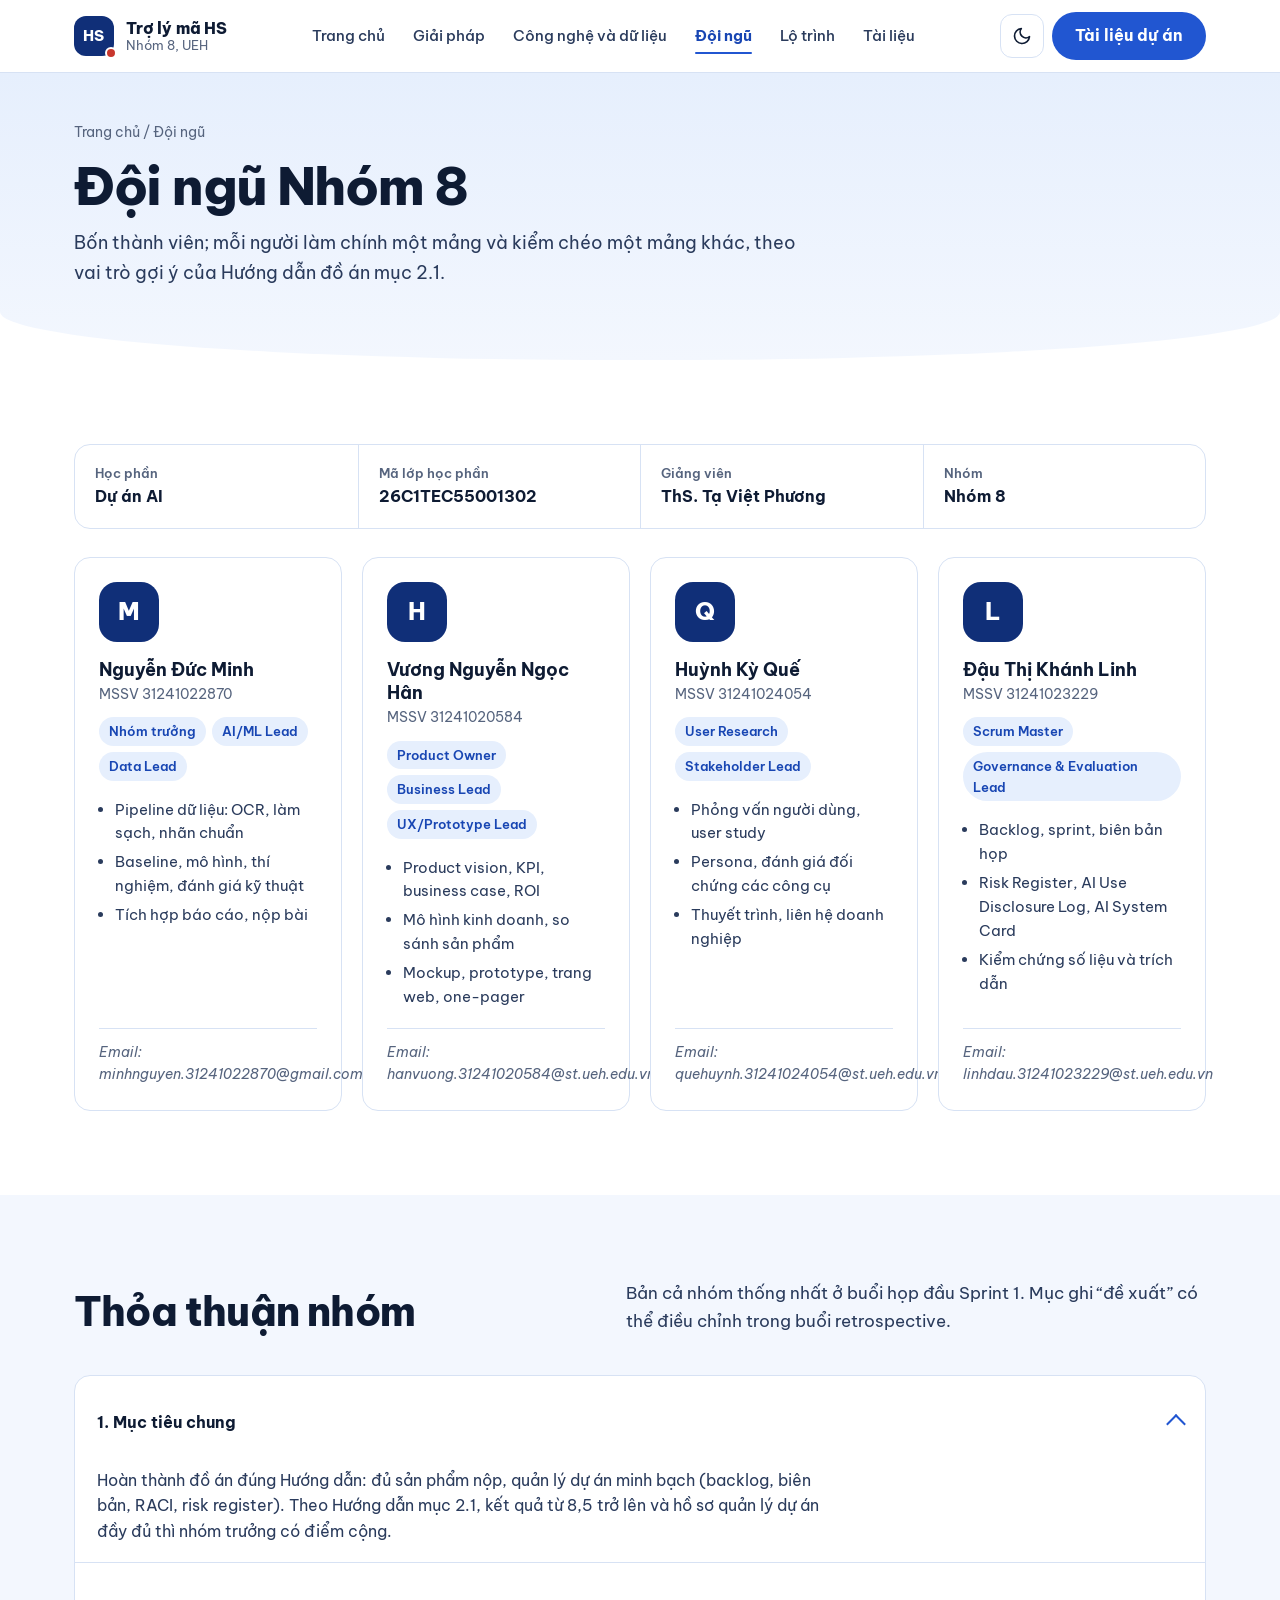
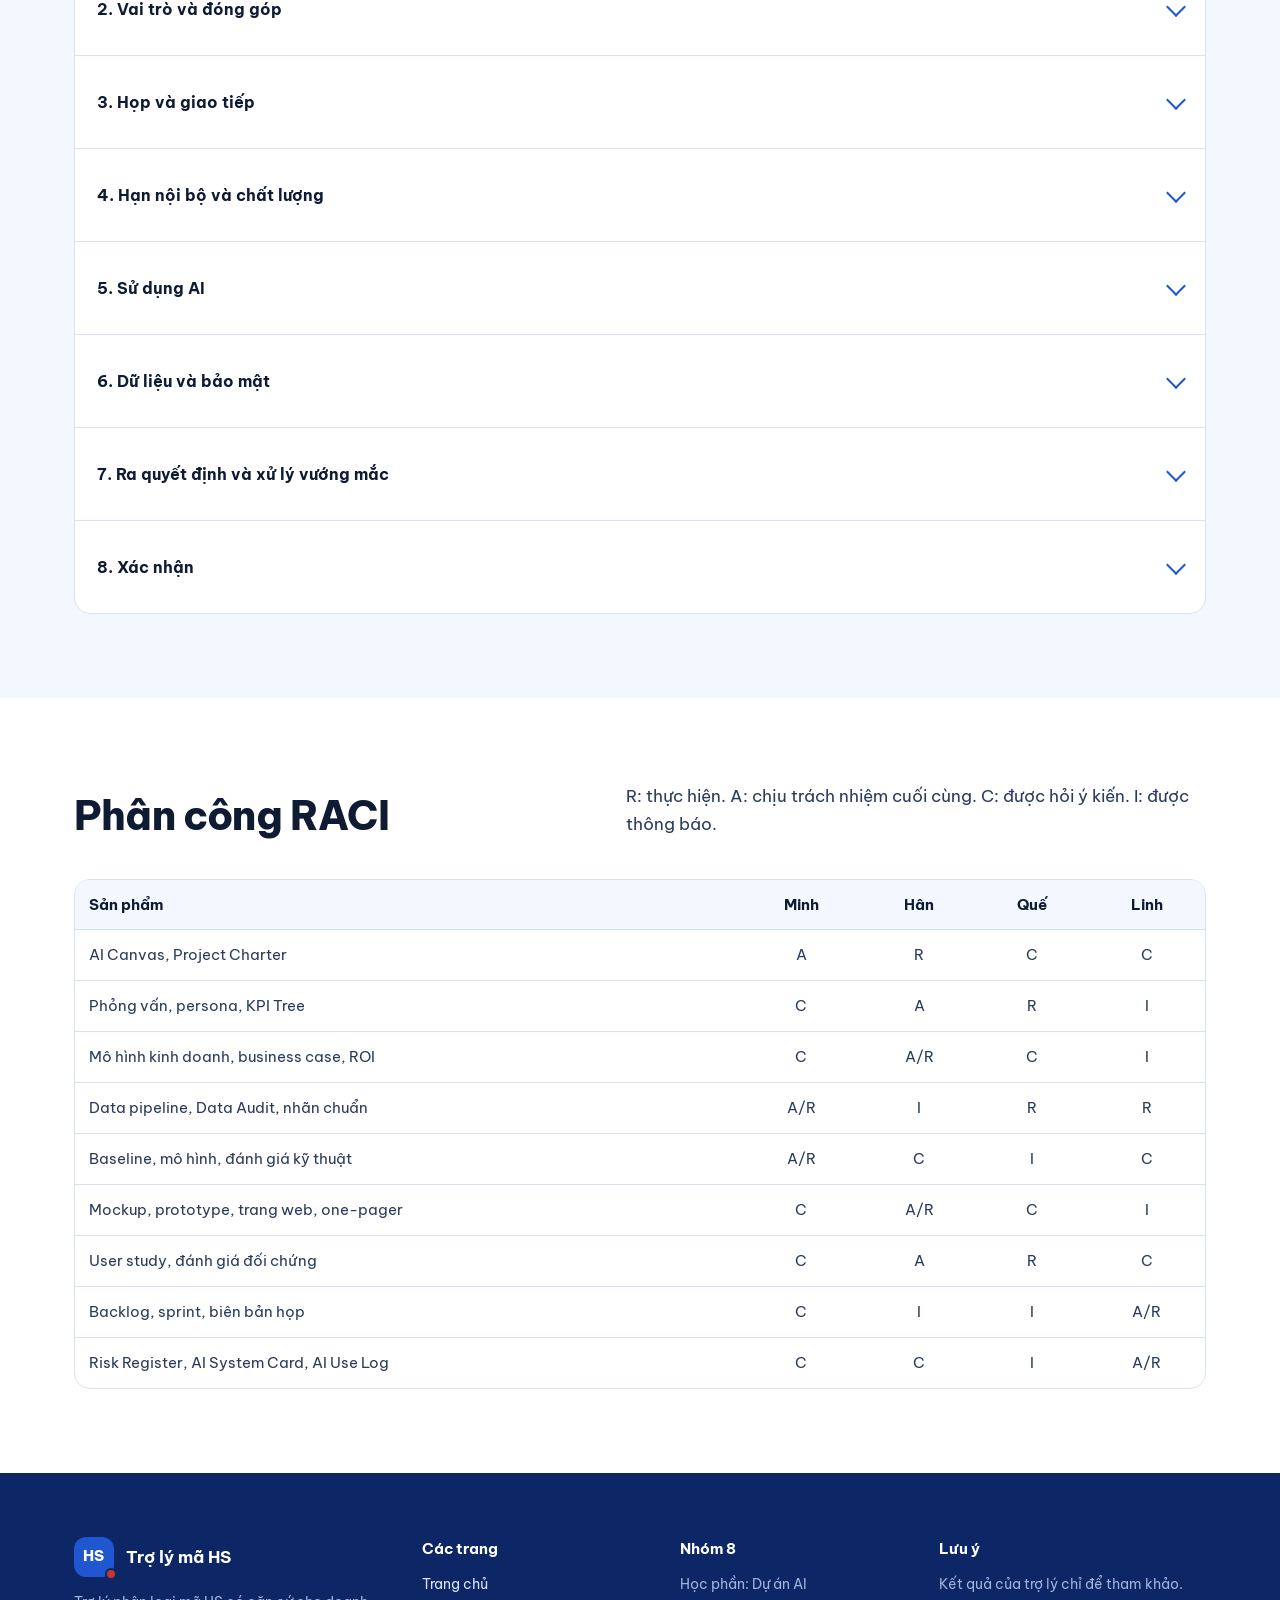
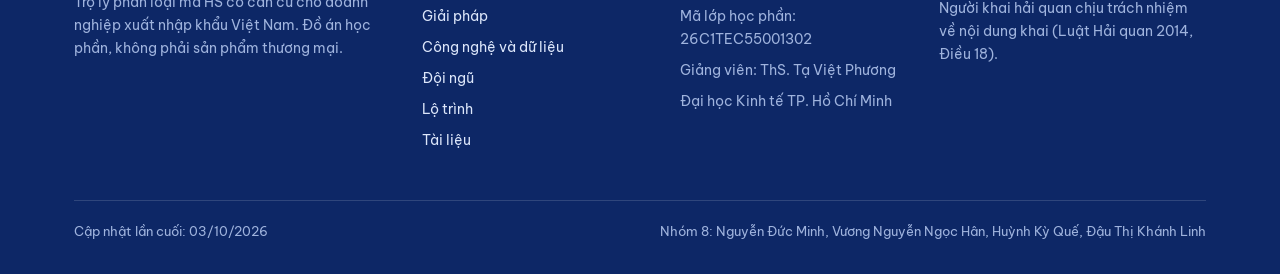
==== commit 027c110d: "Update website pages" ====
--- a/docs/doi-ngu.html
+++ b/docs/doi-ngu.html
@@ -26,17 +26,16 @@
 <nav class="crumbs" aria-label="Vị trí trang"><a href="index.html">Trang chủ</a> / <span aria-current="page">Đội ngũ</span></nav>
 <h1>Đội ngũ Nhóm 8</h1><p>Bốn thành viên; mỗi người làm chính một mảng và kiểm chéo một mảng khác, theo vai trò gợi ý của Hướng dẫn đồ án mục 2.1.</p></div></section>
 <section class="section"><div class="container">
- <div class="course"><div><small>Học phần</small><b>Dự án Trí tuệ Nhân tạo</b></div><div><small>Mã lớp học phần</small><b>26C1TEC55001302</b></div><div><small>Giảng viên</small><b>ThS. Tạ Việt Phương</b></div><div><small>Nhóm</small><b>Nhóm 8</b></div></div>
+ <div class="course"><div><small>Học phần</small><b>Dự án AI</b></div><div><small>Mã lớp học phần</small><b>26C1TEC55001302</b></div><div><small>Giảng viên</small><b>ThS. Tạ Việt Phương</b></div><div><small>Nhóm</small><b>Nhóm 8</b></div></div>
  <div class="team"><article class="member"><div class="avatar" aria-hidden="true">M</div><h3>Nguyễn Đức Minh</h3><div class="id">MSSV 31241022870</div>
 <div class="roles"><span>Nhóm trưởng</span><span>AI/ML Lead</span><span>Data Lead</span></div><ul><li>Pipeline dữ liệu: OCR, làm sạch, nhãn chuẩn</li><li>Baseline, mô hình, thí nghiệm, đánh giá kỹ thuật</li><li>Tích hợp báo cáo, nộp bài</li></ul>
-<div class="contact"><span class="ph">[email trường]</span></div></article><article class="member"><div class="avatar" aria-hidden="true">H</div><h3>Vương Nguyễn Ngọc Hân</h3><div class="id">MSSV 31241020584</div>
+<div class="contact"><span class="ph">Email: minhnguyen.31241022870@gmail.com</span></div></article><article class="member"><div class="avatar" aria-hidden="true">H</div><h3>Vương Nguyễn Ngọc Hân</h3><div class="id">MSSV 31241020584</div>
 <div class="roles"><span>Product Owner</span><span>Business Lead</span><span>UX/Prototype Lead</span></div><ul><li>Product vision, KPI, business case, ROI</li><li>Mô hình kinh doanh, so sánh sản phẩm</li><li>Mockup, prototype, trang web, one-pager</li></ul>
-<div class="contact"><span class="ph">[email trường]</span></div></article><article class="member"><div class="avatar" aria-hidden="true">Q</div><h3>Huỳnh Kỳ Quế</h3><div class="id">MSSV 31241024054</div>
+<div class="contact"><span class="ph">Email: hanvuong.31241020584@st.ueh.edu.vn</span></div></article><article class="member"><div class="avatar" aria-hidden="true">Q</div><h3>Huỳnh Kỳ Quế</h3><div class="id">MSSV 31241024054</div>
 <div class="roles"><span>User Research</span><span>Stakeholder Lead</span></div><ul><li>Phỏng vấn người dùng, user study</li><li>Persona, đánh giá đối chứng các công cụ</li><li>Thuyết trình, liên hệ doanh nghiệp</li></ul>
-<div class="contact"><span class="ph">[email trường]</span></div></article><article class="member"><div class="avatar" aria-hidden="true">L</div><h3>Đậu Thị Khánh Linh</h3><div class="id">MSSV 31241023229</div>
+<div class="contact"><span class="ph">Email: quehuynh.31241024054@st.ueh.edu.vn</span></div></article><article class="member"><div class="avatar" aria-hidden="true">L</div><h3>Đậu Thị Khánh Linh</h3><div class="id">MSSV 31241023229</div>
 <div class="roles"><span>Scrum Master</span><span>Governance & Evaluation Lead</span></div><ul><li>Backlog, sprint, biên bản họp</li><li>Risk Register, AI Use Disclosure Log, AI System Card</li><li>Kiểm chứng số liệu và trích dẫn</li></ul>
-<div class="contact"><span class="ph">[email trường]</span></div></article></div>
- <p class="table-note">Trang công khai: chỉ ghi email trường, không ghi số điện thoại hay địa chỉ cá nhân. Vai trò User Research & Stakeholder Lead được tách từ vai trò Product Owner.</p>
+<div class="contact"><span class="ph">Email: linhdau.31241023229@st.ueh.edu.vn</span></div></article></div>
 </div></section>
 
 <section class="section tint"><div class="container">
@@ -52,7 +51,7 @@
  <div class="footer-grid">
   <div><div class="footer-brand"><span class="brand-mark" aria-hidden="true">HS</span><b>Trợ lý mã HS</b></div><p>Trợ lý phân loại mã HS có căn cứ cho doanh nghiệp xuất nhập khẩu Việt Nam. Đồ án học phần, không phải sản phẩm thương mại.</p></div>
   <div><h2>Các trang</h2><ul><li><a href="index.html">Trang chủ</a></li><li><a href="giai-phap.html">Giải pháp</a></li><li><a href="cong-nghe.html">Công nghệ và dữ liệu</a></li><li><a href="doi-ngu.html">Đội ngũ</a></li><li><a href="lo-trinh.html">Lộ trình</a></li><li><a href="tai-lieu.html">Tài liệu</a></li></ul></div>
-  <div><h2>Nhóm 8</h2><ul><li>Học phần Dự án Trí tuệ Nhân tạo</li><li>Mã lớp học phần 26C1TEC55001302</li><li>Giảng viên ThS. Tạ Việt Phương</li><li>Trường Đại học Kinh tế TP. Hồ Chí Minh</li></ul></div>
+  <div><h2>Nhóm 8</h2><ul><li>Học phần: Dự án AI</li><li>Mã lớp học phần: 26C1TEC55001302</li><li>Giảng viên: ThS. Tạ Việt Phương</li><li>Đại học Kinh tế TP. Hồ Chí Minh</li></ul></div>
   <div><h2>Lưu ý</h2><p>Kết quả của trợ lý chỉ để tham khảo. Người khai hải quan chịu trách nhiệm về nội dung khai (Luật Hải quan 2014, Điều 18).</p></div>
  </div>
  <div class="footer-bottom"><span>Cập nhật lần cuối: 03/10/2026</span><span>Nhóm 8: Nguyễn Đức Minh, Vương Nguyễn Ngọc Hân, Huỳnh Kỳ Quế, Đậu Thị Khánh Linh</span></div>
